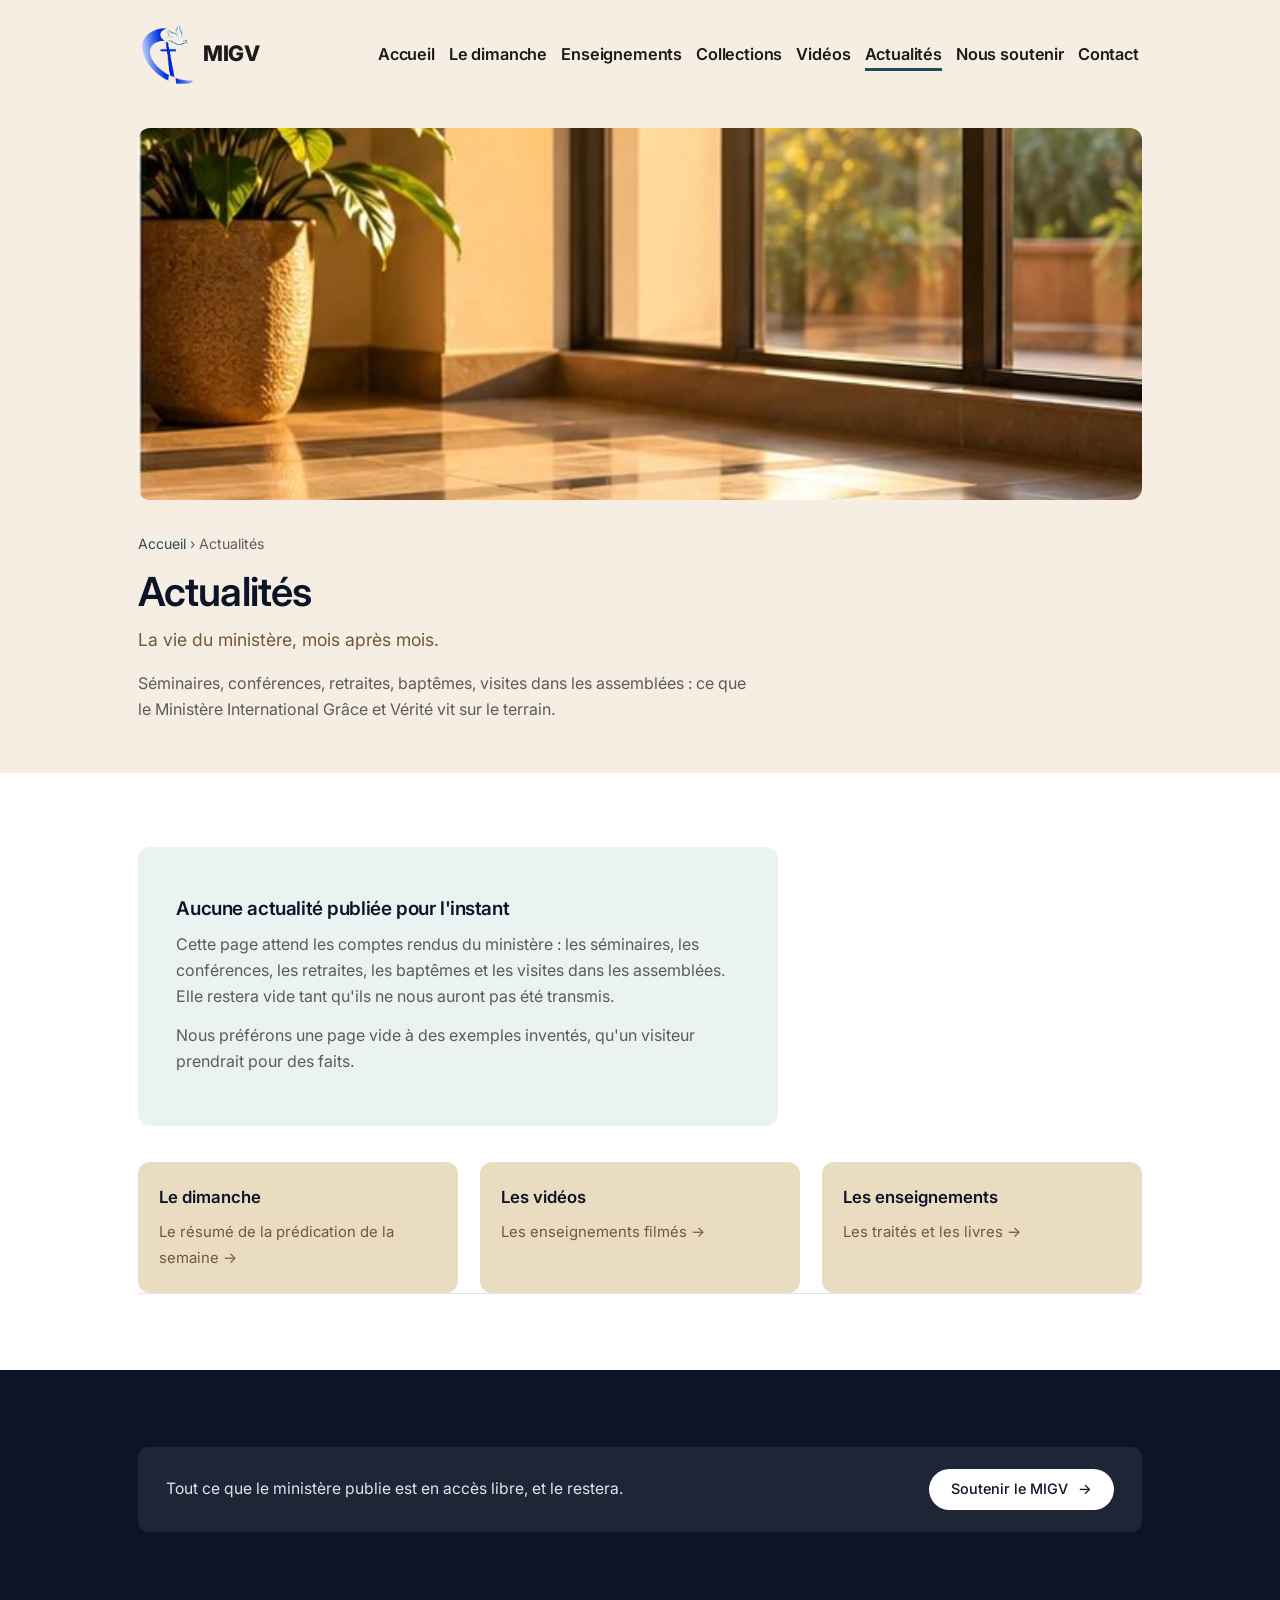
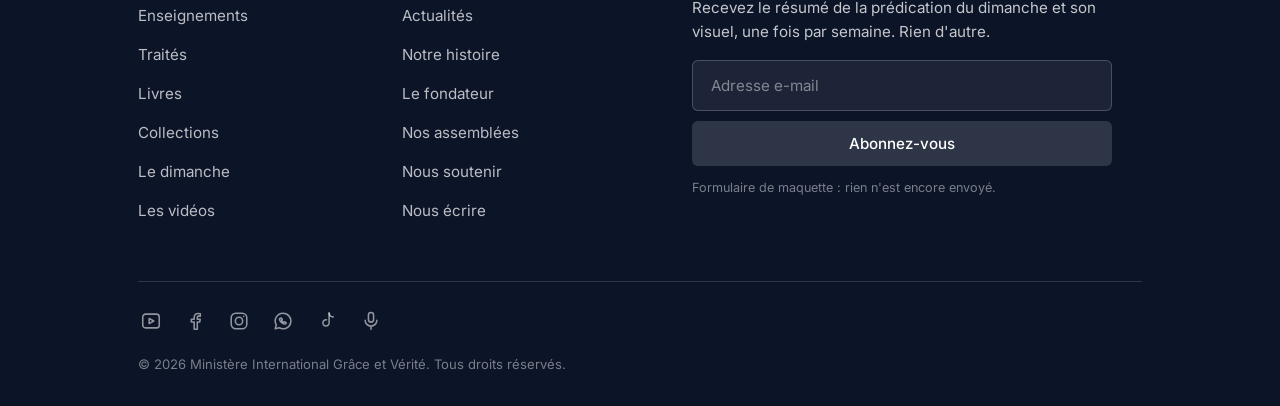
==== actualites.html @ cc4a8f65 "Maquette du site MIGV Site statique : quatorze pages, sans serveur ni base de donnees.  Les donnees " ====
<!doctype html>
<html lang="fr">
<head>
<meta charset="utf-8">
<meta name="viewport" content="width=device-width,initial-scale=1">
<meta name="robots" content="noindex, nofollow">
<!-- Maquette en relecture. robots.txt demande aux moteurs de ne pas
     parcourir le site ; cette balise leur demande en plus de ne pas
     indexer la page, meme s'ils l'atteignent par un lien. A retirer
     le jour de la vraie mise en ligne. -->
<title>Actualités · MIGV</title>
<link rel="preconnect" href="https://fonts.googleapis.com">
<link rel="preconnect" href="https://fonts.gstatic.com" crossorigin>
<link href="https://fonts.googleapis.com/css2?family=Inter:wght@400;500;600;700&display=swap" rel="stylesheet">
<link rel="stylesheet" href="style.css?v=18">
<link rel="stylesheet" href="refonte.css?v=5">
<style>
/* ===================================================================
   ACTUALITES.

   ATTENTION, LECTURE IMPORTANTE.

   Cette page contenait six actualites datees et situees : un seminaire
   a Bouake, l'ouverture d'une assemblee a Senoufla, une retraite a
   Yamoussoukro, des baptemes a Danane... Aucune ne venait du
   ministere. Elles avaient ete ecrites pour remplir la page.

   Un visiteur n'a aucun moyen de distinguer un exemple d'un fait. Une
   fausse date de bapteme sur le site d'une eglise, c'est une fausse
   nouvelle signee du ministere. Elles ont donc ete retirees.

   La mecanique, elle, est restee : des que le ministere transmettra
   de vraies actualites, il suffira de remplir le tableau EVT plus bas
   et la page se construira toute seule.

   Le fond degrade bleu electrique (#0024D8) dessine au canvas a lui
   aussi disparu : il n'appartenait a aucune palette du site.
   =================================================================== */

/* --- les filtres par genre ----------------------------------------- */
.genres{display:flex;flex-wrap:wrap;gap:9px;margin:clamp(28px,3.4vw,42px) 0 clamp(22px,2.6vw,32px)}
.g{border:1px solid rgba(12,20,40,.16);background:var(--craie);color:var(--encre2);
  border-radius:999px;padding:9px 17px;cursor:pointer;
  font:500 .86rem/1 Inter,sans-serif;transition:background .25s,color .25s,border-color .25s}
.g:hover{border-color:var(--vert)}
.g[aria-pressed="true"]{background:var(--encre);color:var(--craie);border-color:var(--encre)}

/* --- l'actualite mise en avant -------------------------------------- */
.une{display:grid;grid-template-columns:minmax(0,1fr) minmax(0,1fr);
  gap:clamp(22px,3vw,44px);align-items:center;
  background:var(--brume);border-radius:12px;overflow:hidden;
  margin-bottom:clamp(30px,3.6vw,46px)}
@media(max-width:820px){.une{grid-template-columns:1fr}}
.une .im{aspect-ratio:1.3;background:var(--gris-chaud)}
.une .im img{width:100%;height:100%;object-fit:cover;display:block}
.une .tx{padding:clamp(22px,3vw,38px);padding-left:0}
@media(max-width:820px){.une .tx{padding-left:clamp(22px,3vw,38px)}}
.tag{display:inline-block;font:500 .73rem/1 Inter,sans-serif;letter-spacing:.09em;
  text-transform:uppercase;color:var(--terre);margin-bottom:9px}
.une h2{margin:0;font-size:clamp(1.3rem,2.2vw,1.65rem);color:var(--encre)}
.dt{margin-top:9px;font-size:.88rem;color:var(--plomb)}
.une p{margin:14px 0 18px;color:var(--plomb);max-width:52ch}

/* --- le fil ---------------------------------------------------------
   Une ligne par evenement. La date a gauche, le titre au milieu, le
   lieu a droite : on balaie la colonne des dates sans lire le reste. */
.fil-actu{border-top:1px solid rgba(12,20,40,.12);
  margin-bottom:clamp(50px,6vw,90px)}
.ev{display:grid;grid-template-columns:150px minmax(0,1fr) auto;
  gap:18px;align-items:baseline;padding:20px 0;
  border-bottom:1px solid rgba(12,20,40,.12);color:inherit}
@media(max-width:700px){.ev{grid-template-columns:1fr;gap:5px}}
.ev .qd{font:500 .78rem/1.4 Inter,sans-serif;letter-spacing:.07em;
  text-transform:uppercase;color:var(--terre)}
.ev h3{margin:0;font-size:1.04rem;color:var(--encre)}
.ev .ou{font-size:.86rem;color:var(--plomb);white-space:nowrap}
.ev p{margin:6px 0 0;grid-column:2;color:var(--plomb);font-size:.95rem;max-width:62ch}
@media(max-width:700px){.ev p{grid-column:1}}

/* --- ce qui est publie en attendant --------------------------------- */
.ailleurs{display:grid;grid-template-columns:repeat(auto-fit,minmax(240px,1fr));
  gap:clamp(14px,1.8vw,22px);margin-top:clamp(24px,3vw,36px)}
.al{display:block;background:var(--sable);border-radius:12px;padding:22px 21px;
  color:inherit;transition:transform .35s var(--ease)}
.al:hover{transform:translateY(-4px)}
.al b{display:block;font-weight:600;font-size:1.05rem;color:var(--encre);margin-bottom:6px}
.al span{font-size:.93rem;color:var(--terre)}
</style>
</head>
<body>

<header class="tete clair" id="entete"></header>

<section class="haut">
  <div class="wrap">
    <figure class="banniere">
      <img src="images/h-lumiere.jpg" width="615" height="540"
           alt="La lumière d'une fenêtre posée sur un sol carrelé">
    </figure>
    <p class="fil"><a href="index.html">Accueil</a> &rsaquo; Actualités</p>
    <h1>Actualités</h1>
    <p class="accroche">La vie du ministère, mois après mois.</p>
    <p class="intro">Séminaires, conférences, retraites, baptêmes, visites dans les
    assemblées : ce que le Ministère International Grâce et Vérité vit sur le terrain.</p>
  </div>
</section>

<div class="wrap">
  <div class="genres" id="genres"></div>
  <div id="une"></div>
  <div class="fil-actu" id="fil"></div>
</div>

<footer class="pied-neuf"></footer>

<script src="ressources.js?v=2"></script>
<script src="commun.js?v=19"></script>
<script src="refonte.js?v=2"></script>
<script>
/* ===================================================================
   LES ACTUALITES.

   EVT est vide, et c'est voulu : le ministere ne nous a transmis
   aucune actualite a ce jour. Tant qu'il est vide, la page affiche un
   etat d'attente qui le dit clairement.

   POUR PUBLIER UNE ACTUALITE, ajouter une ligne dans EVT. La plus
   recente se met en haut. Les champs :

     d   : la date, au format AAAA-MM-JJ
     t   : le titre
     g   : le genre. Il alimente les filtres tout seul : un genre
           nouveau cree son bouton sans qu'on touche au code.
     l   : le lieu
     r   : le compte rendu, en deux ou trois phrases
     img : une photographie (facultatif). Sans elle, la mise en avant
           s'affiche sans image plutot qu'avec un fond invente.
     une : true pour la mettre en avant en haut de page

   Exemple de ligne, a decommenter et a corriger avec de VRAIES
   informations :

     {d:'2026-07-19', t:"Séminaire sur l'alliance à Bouaké",
      g:'Séminaire', l:'Bouaké',
      r:"Trois jours d'enseignement sur les deux testaments.",
      une:true}
   =================================================================== */
const EVT = [];

const joli = function(s){
  const d = new Date(s+'T00:00:00Z');
  return d.getUTCDate()+' '+MOIS[d.getUTCMonth()].toLowerCase()+' '+d.getUTCFullYear();
};

let genre = 'Tout';

function genres(){
  const boite = document.querySelector('#genres');
  if(!EVT.length){ boite.innerHTML=''; return }
  /* Set supprime les doublons : chaque genre n'apparait qu'une fois,
     quel que soit le nombre d'evenements qui le portent. */
  const g = ['Tout', ...new Set(EVT.map(e=>e.g))];
  boite.innerHTML = g.map(function(t){
    return '<button class="g" data-g="'+t+'" aria-pressed="'+(t===genre)+'">'+t+'</button>';
  }).join('');
  document.querySelectorAll('.g').forEach(function(b){
    b.onclick = function(){ genre=b.dataset.g; genres(); rendre() };
  });
}

function attente(){
  return '<div class="vide-net">'
    + '<h3>Aucune actualité publiée pour l\'instant</h3>'
    + '<p>Cette page attend les comptes rendus du ministère : les séminaires, les '
    + 'conférences, les retraites, les baptêmes et les visites dans les assemblées. '
    + 'Elle restera vide tant qu\'ils ne nous auront pas été transmis.</p>'
    + '<p>Nous préférons une page vide à des exemples inventés, qu\'un visiteur '
    + 'prendrait pour des faits.</p>'
    + '</div>'
    + '<div class="ailleurs">'
    + '<a class="al" href="dimanche.html"><b>Le dimanche</b>'
    +   '<span>Le résumé de la prédication de la semaine &rarr;</span></a>'
    + '<a class="al" href="videos.html"><b>Les vidéos</b>'
    +   '<span>Les enseignements filmés &rarr;</span></a>'
    + '<a class="al" href="enseignements.html"><b>Les enseignements</b>'
    +   '<span>Les traités et les livres &rarr;</span></a>'
    + '</div>';
}

function rendre(){
  const U = document.querySelector('#une'), F = document.querySelector('#fil');

  if(!EVT.length){ U.innerHTML = attente(); F.innerHTML=''; return }

  const liste = EVT.filter(e => genre==='Tout' || e.g===genre);
  if(!liste.length){
    U.innerHTML = '<div class="vide-net"><h3>Rien dans cette catégorie</h3>'
                + '<p>Choisissez un autre genre ci-dessus.</p></div>';
    F.innerHTML=''; return;
  }

  const une = liste.find(e=>e.une) || liste[0];
  U.innerHTML = '<div class="une">'
    + (une.img ? '<div class="im"><img src="'+une.img+'" alt=""></div>' : '')
    + '<div class="tx"'+(une.img?'':' style="padding-left:clamp(22px,3vw,38px)"')+'>'
    +   '<span class="tag">'+echapper(une.g)+'</span>'
    +   '<h2>'+echapper(une.t)+'</h2>'
    +   '<div class="dt">'+joli(une.d)+' &middot; '+echapper(une.l)+'</div>'
    +   '<p>'+echapper(une.r)+'</p>'
    + '</div></div>';

  /* le reste du fil : tout sauf celle qui est deja en haut */
  F.innerHTML = liste.filter(e=>e!==une).map(function(e){
    return '<div class="ev">'
      + '<div class="qd">'+joli(e.d)+'</div>'
      + '<h3>'+echapper(e.t)+'</h3>'
      + '<div class="ou">'+echapper(e.l)+'</div>'
      + '<p>'+echapper(e.r)+'</p>'
      + '</div>';
  }).join('');
}

genres(); rendre();
</script>
</body>
</html>
---- style.css ----
:root{
  /* ancre et sa famille */
  --accent:#0024D8;      /* couleur d'action, inchangee */
  --bleu-nuit:#0A1440;   /* remplace le noir sur les aplats */
  --bleu-doux:#3F5BD9;   /* bleu secondaire, assombri pour rester lisible */
  --bleu-brume:#EEF2FB;  /* fond de section froid */
  /* contrepoints, voisins directs de l'ancre */
  --indigo:#4B2FA8;
  --sarcelle:#0B6A73;
  --ambre:#8A5E00;       /* or fonce : lisible en texte sur blanc ET en fond sous du blanc */
  --ambre-clair:#E7C169; /* la meme teinte eclaircie, pour les fonds sombres */
  --ambre-pale:#FBF2DE;  /* fond de section chaud */
  /* nuances tres pales : la couleur d'une page peut enfin remplir une
     surface entiere, au lieu de se limiter a un filet de 3 px */
  --p1:#EEF2FB;          /* bleu    */
  --p2:#F2EFFB;          /* indigo  */
  --p3:#ECF5F6;          /* sarcelle*/
  --p4:#FBF2DE;          /* or      */
  --p5:#EEF0F7;          /* nuit    */
  /* ---- LA GAMME, toujours dans cet ordre ----
     Une page ne choisit pas une couleur : elle choisit son --depart dans la gamme.
     Toute serie numerotee tourne ensuite dessus, teinte(n) = GAMME[(depart + n) % 5]. */
  --t1:var(--accent);     /* 1 bleu     */
  --t2:var(--indigo);     /* 2 indigo   */
  --t3:var(--sarcelle);   /* 3 sarcelle */
  --t4:var(--ambre);      /* 4 or       */
  --t5:var(--bleu-nuit);  /* 5 bleu nuit*/
  /* la reference biblique ne tourne jamais : elle est la signature de l'Ecriture */
  --or-ref:var(--ambre);
  /* valeurs par defaut, chaque page redeclare --depart, --dom et --dom2 */
  --depart:1;
  --dom:var(--t1);
  --dom2:var(--t2);
  /* neutres */
  --noir:#0D1020;        /* texte et filets uniquement */
  --creme:#FFFFFF;
  --creme2:#EEF2FB;
  --accent2:#7E93F2;
  --bleu:#0024D8;
  --texte:#14172B;
  --gris:#5A6178;
  --trait:#DCE2F0;
  --ease:cubic-bezier(.16,1,.3,1);
  --max:1380px;
}
*,*::before,*::after{box-sizing:border-box}
html{scroll-behavior:smooth}
body{margin:0;background:var(--creme);color:var(--texte);
  font-family:'Poppins',system-ui,sans-serif;font-weight:400;font-size:1rem;line-height:1.65;
  -webkit-font-smoothing:antialiased;overflow-x:hidden}
button{font:inherit;color:inherit;cursor:pointer;border:0;background:none}
a{color:inherit;text-decoration:none}
img{display:block;max-width:100%}
.wrap{max-width:var(--max);margin:0 auto;padding:0 clamp(24px,4vw,54px)}
::selection{background:var(--accent);color:#fff}

/* =============== BARRE =============== */
.tete{position:fixed;top:0;left:0;right:0;z-index:60;transition:background .4s var(--ease)}
.tete.pose{background:var(--creme);border-bottom:2px solid var(--dom)}
.bar{display:flex;align-items:center;gap:clamp(16px,3vw,48px);height:108px;max-width:var(--max);margin:0 auto;padding:0 clamp(24px,4vw,54px)}
.logo{display:flex;align-items:center;gap:10px;margin-right:auto;white-space:nowrap;flex:0 0 auto}
.logo img{width:52px;height:auto;flex:none}
.logo b{display:flex;align-items:center;gap:12px;font-weight:800;font-size:1.34rem;letter-spacing:-.02em;
  line-height:1;text-transform:uppercase}
.logo b span{font-weight:600;font-size:.68rem;letter-spacing:.08em;color:var(--gris);text-transform:uppercase;
  padding-left:10px;border-left:2px solid currentColor;line-height:1.15;max-width:15ch;white-space:normal}
nav a{font-weight:600;font-size:1.02rem;letter-spacing:-.01em;position:relative;padding:6px 0;white-space:nowrap}
nav a::after{content:'';position:absolute;left:0;right:100%;bottom:2px;height:3px;background:var(--dom);transition:right .35s var(--ease)}
nav a:hover::after,nav a.ici::after{right:0}
nav{display:flex;gap:clamp(9px,1.1vw,17px);align-items:center;flex:0 1 auto;min-width:0}
/* le nom complet ne s'affiche que s'il reste de la place a cote des 8 onglets */
@media(max-width:1500px){.logo b span{display:none}}
.burger{display:none;width:44px;height:44px;place-items:center}
.burger span{display:block;width:24px;height:2.5px;background:currentColor;position:relative}
.burger span::before,.burger span::after{content:'';position:absolute;left:0;width:24px;height:2.5px;background:currentColor}
.burger span::before{top:-7px}.burger span::after{top:7px}
@media(max-width:1000px){
  nav{position:fixed;inset:108px 0 auto;background:var(--creme);flex-direction:column;align-items:flex-start;
    gap:0;padding:20px clamp(24px,4vw,54px) 34px;border-bottom:2px solid var(--dom);display:none}
  nav.ouvert{display:flex}
  nav a{font-size:1.5rem;font-weight:700;padding:13px 0;width:100%}
  .burger{display:grid}
}

/* =============== BLOCS =============== */
.section{padding:clamp(70px,9vw,140px) 0}
.oeil{display:inline-block;font-weight:800;font-size:clamp(1rem,1.45vw,1.28rem);letter-spacing:.16em;
  text-transform:uppercase;color:var(--dom);margin-bottom:26px}
h1,h2,h3,h4{margin:0;line-height:1}
/* un serif pour les deux premiers rangs, le sans pour le reste :
   c'est le contraste des deux familles qui fait l'allure. */
h1,h2{font-family:'Playfair Display',Georgia,'Times New Roman',serif;
  font-weight:700;letter-spacing:-.015em;text-transform:none;line-height:1.04}
h3,h4{font-weight:800;letter-spacing:-.035em;text-transform:uppercase}
/* le second registre du titre : italique, gris, et sans graisse */
.it{font-style:italic;font-weight:400;color:var(--gris)}
h1{font-size:clamp(2.2rem,5.2vw,4.4rem)}
h2{font-size:clamp(1.9rem,3.8vw,3.1rem)}
h3{font-size:clamp(1.15rem,1.8vw,1.55rem);letter-spacing:-.028em}
h4{font-size:1.05rem;letter-spacing:-.02em}
p{margin:0 0 1.1em}
.grand{font-size:clamp(1rem,1.25vw,1.15rem);line-height:1.65;font-weight:400}
.gris{color:var(--gris)}

/* boutons : aucun fond noir, la teinte vient de --dom */
.bloc-bt{display:inline-flex;align-items:center;gap:14px;background:var(--dom);color:var(--creme);
  padding:22px 40px;font-weight:800;font-size:1.15rem;letter-spacing:.02em;text-transform:uppercase;
  transition:background .3s var(--ease),transform .3s var(--ease)}
.bloc-bt:hover{background:var(--indigo);transform:translateX(6px)}
.bt2{display:inline-flex;align-items:center;gap:12px;border:2.5px solid var(--dom);color:var(--dom);
  padding:15px 30px;
  font-weight:700;font-size:.98rem;text-transform:uppercase;letter-spacing:.02em;transition:.3s var(--ease)}
.bt2:hover{background:var(--ambre);border-color:var(--ambre);color:var(--creme)}

.ref-bib{color:var(--or-ref)}

.section.brume{background:var(--bleu-brume)}
.section.chaud{background:var(--ambre-pale)}

/* ---- l'entete de page repose sur une surface teintee, pleine largeur.
   100vw ne deborde pas : body porte overflow-x:hidden. ---- */
.entete,.chapeau{position:relative}
.entete::before,.chapeau::before{content:'';position:absolute;top:0;bottom:0;
  left:50%;width:100vw;transform:translateX(-50%);background:var(--domp,var(--creme2))}
.entete>*,.chapeau>*{position:relative}

/* ---- un seul format par nature d'image, jamais au cas par cas ---- */
:root{--r-doc:3/4;--r-video:16/9}
.fmt-doc{aspect-ratio:var(--r-doc);object-fit:cover;width:100%;display:block}
.fmt-video{aspect-ratio:var(--r-video);object-fit:cover;width:100%;display:block}

/* révélation */
.rv{opacity:0;transform:translateY(34px);transition:opacity .9s var(--ease),transform .9s var(--ease)}
.rv.on{opacity:1;transform:none}

/* =============== ANIMATIONS DE TEXTE ===============
   Chaque bloc s'allume une seule fois, au moment ou il entre dans l'ecran.
   Un filet de securite dans commun.js force l'etat final au bout de 3 s :
   rien ne peut rester invisible si une animation ne part pas. */

/* a. apparition mot a mot */
.mots .mot{display:inline-block;opacity:0;transform:translateY(.42em);
  transition:opacity .6s var(--ease),transform .6s var(--ease)}
.mots.vu .mot{opacity:1;transform:none}

/* b. la ligne monte derriere son masque */
.monte{display:block;overflow:hidden;padding-bottom:.14em;margin-bottom:-.14em}
.monte>.dedans{display:block;transform:translateY(104%);transition:transform .95s var(--ease)}
.monte.vu>.dedans{transform:none}

/* d. surlignage progressif d'un mot cle */
.surligne{position:relative;display:inline-block;z-index:0}
.surligne::after{content:'';position:absolute;left:-.1em;right:-.1em;bottom:.04em;height:.4em;
  background:var(--dom);opacity:.2;z-index:-1;
  transform:scaleX(0);transform-origin:left;transition:transform .85s var(--ease)}
.surligne.vu::after{transform:scaleX(1)}

/* g. le filet qui se trace */
.filet{height:3px;background:var(--dom);transform:scaleX(0);transform-origin:left;
  transition:transform .9s var(--ease)}
.filet.vu{transform:none}

/* f. transition d'une page a l'autre, la ou le navigateur sait le faire */
@view-transition{navigation:auto}

/* carte des assemblées */
.carte-hote{border:3px solid var(--dom);padding:clamp(12px,1.6vw,24px);background:var(--creme)}
.carte-ci{width:100%;height:auto;display:block}
.carte-ci .pays{fill:var(--bleu-brume);stroke:var(--accent);stroke-width:3.5;stroke-linejoin:round}
.carte-ci .pt{fill:var(--accent);stroke:var(--creme);stroke-width:3.5;cursor:pointer;transition:r .3s var(--ease)}
.carte-ci .pt.siege{fill:var(--ambre)}
.carte-ci .g-ville:hover .pt,.carte-ci .g-ville.actif .pt{r:14}
.carte-ci .lab{cursor:pointer}
.carte-ci .nom{font-family:'Poppins',sans-serif;font-weight:800;font-size:23px;fill:var(--texte);
  letter-spacing:-.02em;transition:fill .25s}
.carte-ci .reg{font-family:'Poppins',sans-serif;font-weight:600;font-size:13px;fill:var(--gris);
  letter-spacing:.08em;text-transform:uppercase}
.carte-ci .past{font-family:'Poppins',sans-serif;font-weight:700;font-size:15px;fill:var(--ambre);
  letter-spacing:-.01em;opacity:0;transition:opacity .3s}
.carte-ci .lab.actif .past{opacity:1}
.carte-ci .zone{fill:transparent}
.carte-ci .lab:hover .nom,.carte-ci .lab.actif .nom{fill:var(--accent)}
.carte-ci .lab.actif .reg{fill:var(--accent)}
.carte-ci .fleche{stroke:var(--accent);stroke-width:2.4;fill:none;opacity:0;
  stroke-dasharray:var(--len);stroke-dashoffset:var(--len);
  transition:opacity .2s,stroke-dashoffset .55s var(--ease)}
.carte-ci .fleche.on{opacity:1;stroke-dashoffset:0}
.carte-ci .halo{fill:none;stroke:var(--accent);stroke-width:2.4;opacity:0}
.carte-ci .halo.on{opacity:.5;animation:pulseCarte 1.9s ease-in-out infinite}
@keyframes pulseCarte{0%,100%{r:18;opacity:.5}50%{r:30;opacity:0}}
.mobiles{display:none;flex-wrap:wrap;gap:8px;margin-top:20px}
.mb{border:2.5px solid var(--dom);background:var(--creme);padding:11px 16px;font-weight:700;
  font-size:.92rem;transition:.25s var(--ease);text-align:left}
.mb small{display:block;font-weight:600;font-size:.68rem;letter-spacing:.08em;color:var(--gris);
  text-transform:uppercase;margin-top:3px}
.mb em{display:block;font-style:normal;font-weight:700;font-size:.82rem;color:var(--ambre);margin-top:5px}
.mb.actif em{color:var(--ambre-clair)}
.mb.actif{background:var(--dom);color:var(--creme)}
.mb.actif small{color:rgba(255,255,255,.72)}
@media(max-width:820px){.carte-ci .lab,.carte-ci .g-fl{display:none}.mobiles{display:flex}}

/* =============== PIED =============== */
.pied{background:var(--bleu-nuit);color:var(--creme);padding:clamp(56px,7vw,100px) 0 44px}
.pied a{color:var(--creme)}
.sigle{display:flex;align-items:baseline;gap:clamp(16px,2.4vw,32px);flex-wrap:wrap;
  padding-bottom:clamp(38px,5vw,64px);margin-bottom:clamp(38px,5vw,64px);border-bottom:1px solid rgba(255,255,255,.2)}
.sigle .mig{font-weight:800;font-size:clamp(3rem,7vw,5.6rem);line-height:.85;letter-spacing:-.05em;color:var(--creme)}
.sigle .def{font-weight:600;font-size:clamp(1.05rem,2.1vw,1.6rem);letter-spacing:-.01em;color:var(--accent2)}
.pcol{display:grid;grid-template-columns:repeat(auto-fit,minmax(210px,1fr));gap:44px}
.pcol h5{font-weight:700;font-size:.84rem;letter-spacing:.2em;text-transform:uppercase;color:var(--ambre-clair);margin:0 0 18px}
.pcol p,.pcol a{font-size:1.02rem;margin:0 0 10px;display:block;color:rgba(255,255,255,.78)}
.pcol a:hover{color:var(--ambre-clair)}
.pfin{display:flex;justify-content:space-between;gap:20px;flex-wrap:wrap;margin-top:52px;padding-top:26px;
  border-top:1px solid rgba(255,255,255,.2);font-size:.88rem;color:rgba(255,255,255,.55)}

@media(prefers-reduced-motion:reduce){
  *{animation:none!important;transition-duration:.01ms!important}
  .rv{opacity:1;transform:none}
  .mots .mot{opacity:1;transform:none}
  .monte>.dedans{transform:none}
  .surligne::after{transform:scaleX(1)}
  .filet{transform:none}
}
---- refonte.css ----
/* ===================================================================
   LE SYSTEME DE LA REFONTE.

   Les pages refondues partageaient jusqu'ici le meme bloc de CSS,
   recopie dans chacune. Il avait deja commence a diverger d'une page a
   l'autre (46 lignes ici, 35 la). Il n'existe plus qu'ici.

   Une page refondue charge, dans cet ordre :
       style.css      le site d'origine (grilles, entete, pied #pied)
       refonte.css    ce fichier : les regles communes a la refonte
       <style>        ce qui n'appartient qu'a cette page-la

   L'ordre compte : refonte.css neutralise plusieurs regles de
   style.css (les titres en capitales, la famille serif).
   =================================================================== */

/* --- 1. les couleurs et les mesures --------------------------------
   Nommees par la matiere, pas par l'usage : "parche" reste parche
   quel que soit l'endroit ou on la pose.                            */
:root{
  /* --dom est la couleur dominante de style.css. Sans valeur, elle
     retombe sur #0024D8, le bleu electrique d'origine. Il ne se
     voyait plus qu'a trois endroits, mais il s'y voyait bien :
     le trait sous le lien actif du menu, la bordure basse du
     menu mobile ouvert, et les boutons de la carte sous 820 px.
     Une seule ligne les ramene tous les trois dans la palette. */
  --dom:#264D54;

  --encre:#0C1428;        /* le bleu profond des titres et du pied   */
  --encre2:#1B1B1B;       /* le noir du texte courant                */
  --parche:#F6EEE2;       /* le fond chaud des en-tetes de page      */
  --craie:#FFFFFF;
  --craie2:#FFF9F3;
  --brume:#EBF3F2;        /* le fond des cartes au repos             */
  --sable:#EADCC0;        /* le fond des cartes actives              */
  --gris-chaud:#EDECEB;
  --vert:#264D54;         /* la couleur d'action                     */
  --vert-vif:#3A7781;
  --terre:#72573A;        /* les surtitres et les etiquettes         */
  --or:#93CDDD;
  --plomb:#5B5B5B;        /* le texte secondaire                     */
  --ease:cubic-bezier(.22,.61,.36,1);
  --max:1100px;

  /* Cinq teintes d'accent, pour que des series de cartes ne se
     ressemblent pas toutes. Elles remplacent les --t1..--t5 de
     style.css, qui etaient bleu, indigo et bleu nuit.
     Toutes assez foncees pour porter du texte blanc ET pour etre
     lisibles en texte sur fond blanc.                            */
  --a1:#264D54;   /* vert profond  */
  --a2:#72573A;   /* terre         */
  --a3:#8A5E00;   /* or fonce      */
  --a4:#7A3B2E;   /* terre cuite   */
  --a5:#2F6670;   /* sarcelle      */
}

/* --- 2. la base ----------------------------------------------------
   style.css impose une serif et des capitales sur h3/h4 pour tout le
   site. Les deux sont annules ici, sinon ils reviennent par surprise
   sur le titre d'une carte.                                         */
body{background:var(--craie);color:var(--encre2);
  font-family:Inter,system-ui,sans-serif;font-weight:400;line-height:1.65}
h1,h2,h3,h4,h5{font-family:inherit;text-transform:none;
  font-weight:600;letter-spacing:-.022em;line-height:1.2}
.wrap{max-width:var(--max);margin:0 auto;padding:0 clamp(20px,4vw,48px)}

/* --- 3. l'en-tete de page ------------------------------------------
   .banniere : figure a une marge laterale de 40px par defaut dans les
   navigateurs. Elle est remise a zero ici, sinon la photo deborde la
   page de 80px.

   La hauteur : une banniere en 1,7 faisait 647 px de haut sur un
   ecran de bureau, soit les deux tiers de la fenetre avant le premier
   mot. En 2,7 elle fait 400 px : elle pose le sujet sans retarder la
   lecture. Sur telephone, ou la largeur est petite, un cadre trop
   plat ne montrerait plus rien : il se redresse a 1,9.           */
.banniere{width:100%;aspect-ratio:2.7;border-radius:12px;overflow:hidden;
  margin:0 0 clamp(22px,2.6vw,32px);background:var(--gris-chaud)}
.banniere img{width:100%;height:100%;object-fit:cover;display:block}
@media(max-width:860px){.banniere{aspect-ratio:2.2}}
@media(max-width:620px){.banniere{aspect-ratio:1.9}}

.haut{background:var(--parche);padding:clamp(96px,10vw,128px) 0 clamp(34px,4.2vw,50px)}
.fil{margin:0 0 13px;font-size:.88rem;color:var(--plomb)}
.fil a{color:var(--vert)}
.haut h1{margin:0;font-size:clamp(1.9rem,3.4vw,2.5rem);color:var(--encre)}
.haut .accroche{margin:9px 0 0;font-size:1.1rem;color:var(--terre)}
.haut .intro{margin:16px 0 0;max-width:62ch;color:var(--plomb)}

/* --- 4. les blocs de la page --------------------------------------- */
h2.t2{margin:0 0 4px;font-size:1.5rem;color:var(--encre)}

/* ATTENTION, PIEGE. .bloc se pose souvent sur le MEME element que
   .wrap : <div class="wrap bloc">. Ecrire ici « padding: 36px 0 0 »
   remettrait a ZERO le padding lateral de .wrap, et tout le bloc
   viendrait se coller au bord de la fenetre, decale d'une
   quarantaine de pixels par rapport au titre de la page juste
   au-dessus. C'est exactement le defaut qui avait ete signale.
   D'ou padding-top, qui ne touche qu'un seul cote.               */
.bloc{padding-top:clamp(36px,4.4vw,56px)}
.bloc .quoi{margin:0 0 clamp(18px,2.2vw,26px);color:var(--plomb);max-width:64ch}
.pastille{display:inline-flex;align-items:center;gap:9px;margin-top:18px;
  background:var(--vert);color:var(--craie);border-radius:999px;
  padding:9px 18px;font:500 .86rem/1 Inter,sans-serif}

/* --- 5. l'entete fixe ----------------------------------------------
   JAMAIS TRANSPARENTE SUR CES PAGES.

   Elle l'etait, et c'etait un defaut : .haut est un aplat de parche
   avec du texte fonce dessus. En defilant, ce texte passait SOUS une
   entete transparente, et le logo et les liens du menu se melaient
   aux phrases. Illisible.

   Sur l'accueil cela fonctionne, parce que l'entete y repose sur une
   photographie plein cadre ; index.html garde donc ses propres
   regles. Ici, deux etats pleins et aucun entre-deux :
     par defaut   parche, la couleur meme de .haut : on ne la voit pas
     .pose        encre, une fois .haut depassee.
   commun.js ne pose pas une entete marquee "clair" : c'est poser(),
   dans refonte.js, qui s'en charge.                               */
.tete{background:var(--parche)}
.tete.pose{background:var(--encre);border-bottom:1px solid rgba(255,255,255,.16);
  box-shadow:0 10px 28px rgba(0,0,0,.28)}
.tete.pose a,.tete.pose b,.tete.pose nav a{color:var(--craie)}
.tete.pose .logo b span{color:rgba(255,255,255,.62)}
.tete.pose .burger span,
.tete.pose .burger span::before,
.tete.pose .burger span::after{background:var(--craie)}
.tete{transition:background .4s var(--ease),opacity .35s var(--ease),transform .35s var(--ease)}
.tete.efface{opacity:0;transform:translateY(-100%);pointer-events:none}

/* --- 6. les boutons ------------------------------------------------ */
.bt{display:inline-flex;align-items:center;gap:10px;border-radius:999px;
  padding:14px 24px;font:500 .93rem/1 Inter,sans-serif;white-space:nowrap;
  transition:transform .3s var(--ease),background .25s,color .25s}
.bt span{transition:transform .3s var(--ease)}
.bt:hover span{transform:translateX(4px)}
.bt-clair{background:var(--craie);color:var(--encre)}
.bt-plein{background:var(--vert);color:var(--craie)}
.bt-plein:hover{background:var(--vert-vif)}
.bt-vide{border:1px solid var(--vert);color:var(--vert)}
.bt-vide:hover{background:var(--vert);color:var(--craie)}

/* --- 6 bis. les cartes en eventail ----------------------------------
   Reprises de l'ancienne page Contact, qui etait plus vivante que ce
   qui l'avait remplacee : chaque carte porte sa propre teinte, elle
   est legerement inclinee, et elle se redresse en se remplissant au
   survol. Au clic (ou au doigt), elle s'enfonce : --actif donne la
   reponse tactile que .bt n'a pas.

   La teinte et l'inclinaison viennent de deux variables posees sur
   la carte elle-meme, --c et --r : le CSS ne connait pas le nombre
   de cartes et n'a pas a le connaitre.

   UNE GRILLE, PAS UN FLEX. En flex, des que la derniere carte ne
   tient plus sur la ligne, elle part seule en dessous et s'etire sur
   toute la largeur : l'eventail se casse. La grille repartit les
   cartes en colonnes egales et la derniere ligne reste alignee sur
   les precedentes.                                                 */
.fan{display:grid;grid-template-columns:repeat(auto-fit,minmax(196px,1fr));
  gap:clamp(10px,1.4vw,18px)}
.fc{min-height:238px;display:flex;flex-direction:column;gap:10px;
  background:var(--craie2);border:2px solid var(--c,var(--a1));border-radius:12px;
  padding:clamp(18px,2vw,24px);color:inherit;
  transform:rotate(var(--r,0deg)) translateY(var(--y,0px));
  transform-origin:bottom center;
  transition:transform .45s var(--ease),background .35s var(--ease),
             color .35s var(--ease),box-shadow .35s var(--ease)}
.fc:hover,.fc:focus-visible{transform:rotate(0deg) translateY(-12px);
  background:var(--c,var(--a1));color:var(--craie);z-index:3;
  box-shadow:0 16px 34px rgba(12,20,40,.18);outline:0}
.fc:active{transform:rotate(0deg) translateY(-2px) scale(.985);
  box-shadow:0 6px 14px rgba(12,20,40,.2)}
.fc .n{font:700 2.6rem/.8 Inter,sans-serif;letter-spacing:-.05em;
  color:transparent;-webkit-text-stroke:2px var(--c,var(--a1));
  transition:-webkit-text-stroke-color .35s}
.fc:hover .n{-webkit-text-stroke-color:rgba(255,255,255,.85)}
.fc .ic{font:500 .72rem/1 Inter,sans-serif;letter-spacing:.09em;
  text-transform:uppercase;color:var(--c,var(--a1));transition:color .35s}
.fc:hover .ic{color:rgba(255,255,255,.8)}
.fc h3{margin:auto 0 0;font-size:1.05rem;color:var(--encre);transition:color .35s}
.fc:hover h3{color:var(--craie)}
.fc p{margin:0;font-size:.93rem;color:var(--plomb);transition:color .35s}
.fc:hover p{color:rgba(255,255,255,.82)}
.fc .go{font:600 .85rem/1 Inter,sans-serif;color:var(--c,var(--a1));
  display:inline-flex;align-items:center;gap:8px;transition:color .35s}
.fc:hover .go{color:var(--craie)}
.fc .go span{transition:transform .35s var(--ease)}
.fc:hover .go span{transform:translateX(6px)}

/* Un ecran tactile n'a pas de survol : l'inclinaison resterait
   figee et la carte ne repondrait jamais. Sous 620 px on les
   redresse toutes. */
@media(max-width:620px){
  .fc{transform:none;min-height:0}
  .fc:hover{transform:translateY(-4px)}
}
/* Et pour qui demande moins de mouvement, aucune inclinaison. */
@media(prefers-reduced-motion:reduce){
  .fc,.fc:hover,.fc:active{transform:none}
}

/* --- 7. le pied ----------------------------------------------------
   Le balisage est ecrit par refonte.js, pas recopie dans chaque page. */
.pied-neuf{background:var(--encre);color:var(--craie);padding:clamp(56px,6vw,88px) 0 30px}
.appel{display:flex;align-items:center;justify-content:space-between;gap:20px;flex-wrap:wrap;
  background:rgba(255,255,255,.07);border-radius:10px;
  padding:clamp(16px,1.8vw,22px) clamp(18px,2.2vw,28px);margin-bottom:clamp(40px,5vw,66px)}
.appel p{margin:0;font-size:.98rem;color:rgba(255,255,255,.88);max-width:62ch}
.appel .bt{padding:13px 22px;font-size:.9rem}
.corps{display:grid;grid-template-columns:minmax(0,1fr) minmax(0,.92fr);
  gap:clamp(30px,5vw,80px);padding-bottom:clamp(36px,4vw,56px)}
@media(max-width:860px){.corps{grid-template-columns:1fr}}
.colonnes{display:grid;grid-template-columns:repeat(2,1fr);gap:clamp(20px,3vw,46px)}
@media(max-width:460px){.colonnes{grid-template-columns:1fr}}
.colonnes a{display:block;padding:7px 0;font-size:.95rem;color:rgba(255,255,255,.72);
  transition:color .25s,transform .25s var(--ease)}
.colonnes a:hover{color:var(--craie);transform:translateX(4px)}
.lettre p{margin:0 0 16px;font-size:.95rem;line-height:1.6;color:rgba(255,255,255,.76);max-width:44ch}
.lettre form{display:flex;flex-direction:column;gap:10px;max-width:420px}
.lettre input{background:rgba(255,255,255,.07);color:var(--craie);
  border:1px solid rgba(255,255,255,.2);border-radius:6px;padding:15px 18px;
  font:400 .95rem/1 Inter,sans-serif;outline:0;transition:border-color .3s}
.lettre input::placeholder{color:rgba(255,255,255,.45)}
.lettre input:focus{border-color:rgba(255,255,255,.55)}
.lettre button{border:0;border-radius:6px;padding:15px 18px;cursor:pointer;
  background:rgba(255,255,255,.14);color:var(--craie);
  font:500 .95rem/1 Inter,sans-serif;transition:background .25s}
.lettre button:hover{background:rgba(255,255,255,.24)}
.lettre .note{margin:12px 0 0;font-size:.79rem;color:rgba(255,255,255,.45)}
.pied-neuf .bas{padding-top:26px;border-top:1px solid rgba(255,255,255,.14)}
.reseaux{list-style:none;margin:0 0 20px;padding:0;display:flex;flex-wrap:wrap;gap:18px}
.reseaux a{display:grid;place-items:center;width:44px;height:44px;
  margin:-9px;
  color:rgba(255,255,255,.55);transition:color .25s,transform .25s var(--ease)}
.reseaux a:hover{color:var(--craie);transform:translateY(-2px)}
.reseaux svg{width:22px;height:22px;fill:none;stroke:currentColor;stroke-width:1.7;
  stroke-linecap:round;stroke-linejoin:round}
.droits{margin:0;font-size:.82rem;color:rgba(255,255,255,.45)}

/* --- 8. un etat vide honnete ---------------------------------------
   Quand une rubrique n'a pas encore de contenu, elle le dit, au lieu
   d'afficher des exemples inventes qu'un visiteur prendrait pour des
   faits.                                                            */
.vide-net{background:var(--brume);border-radius:12px;
  padding:clamp(32px,4vw,52px) clamp(24px,3vw,44px);max-width:64ch}
.vide-net h3{margin:0 0 10px;font-size:1.18rem;color:var(--encre)}
.vide-net p{margin:0 0 12px;color:var(--plomb)}
.vide-net p:last-child{margin-bottom:0}
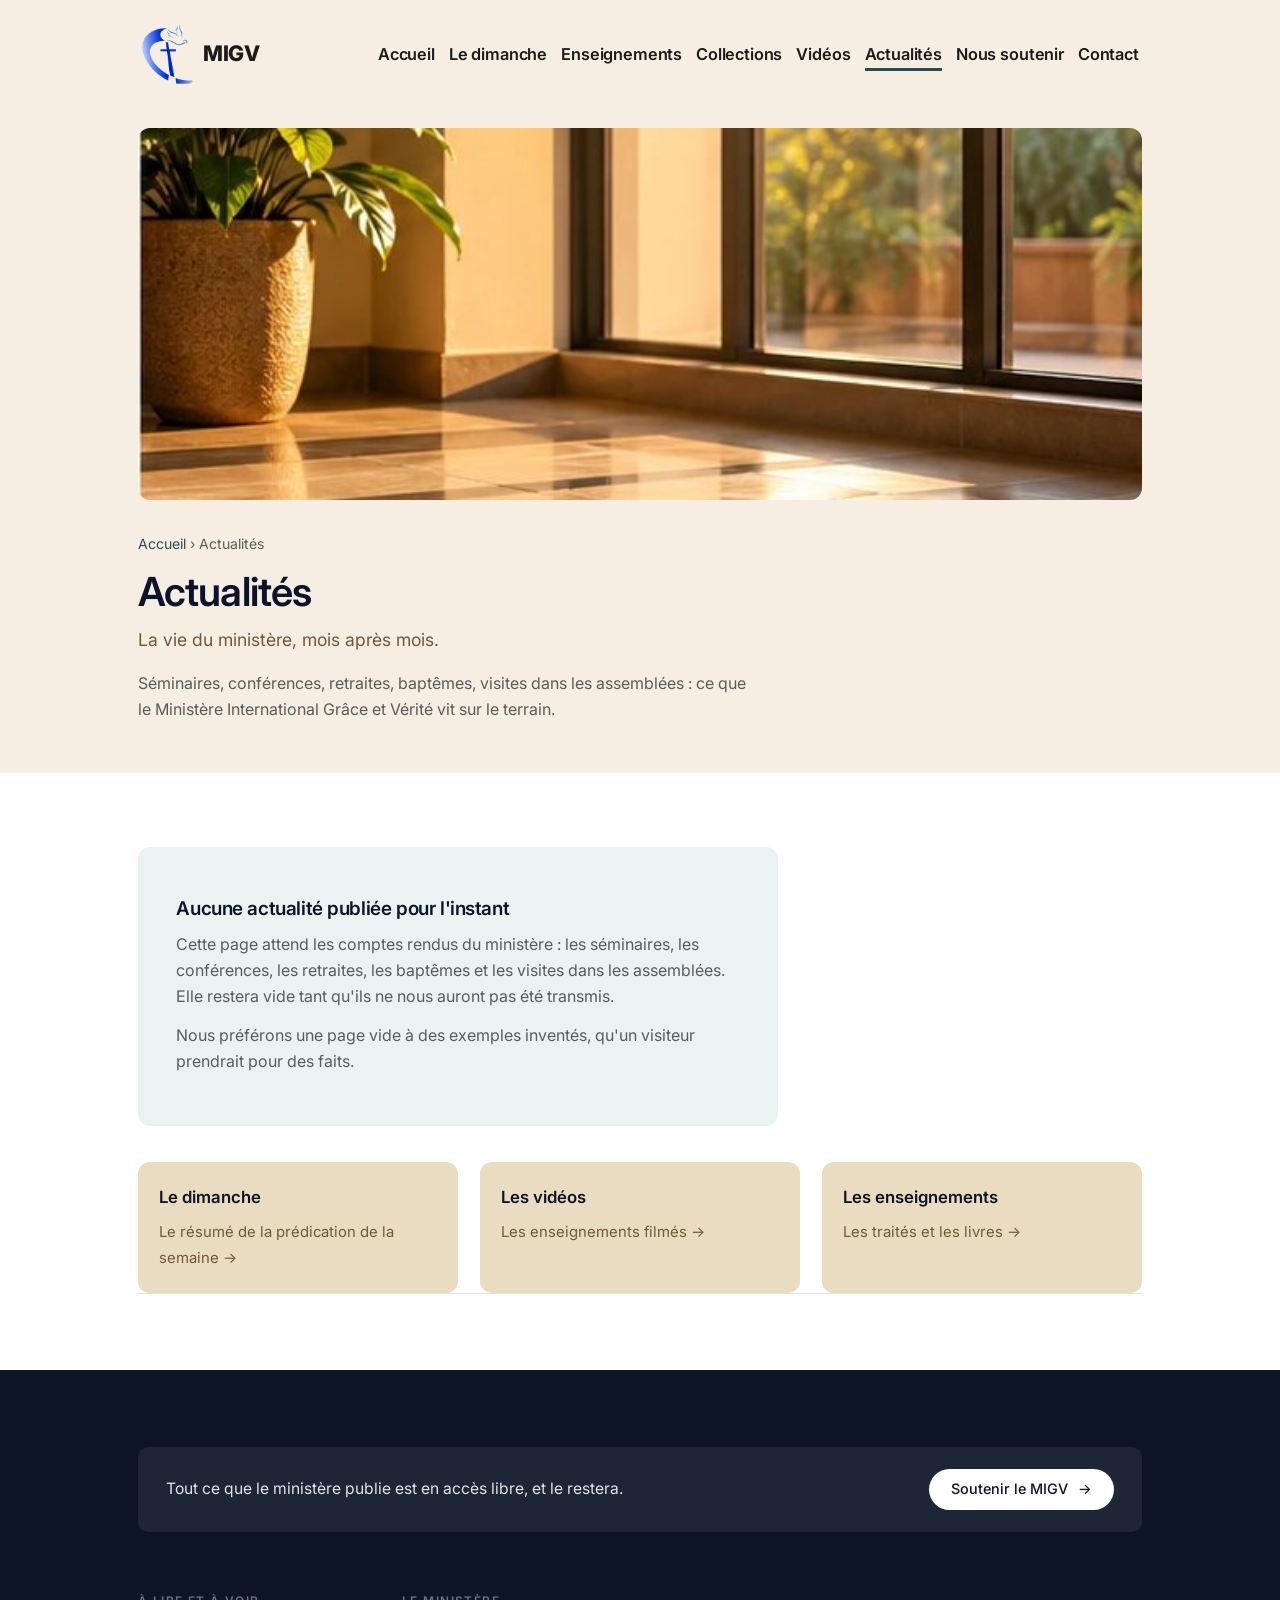
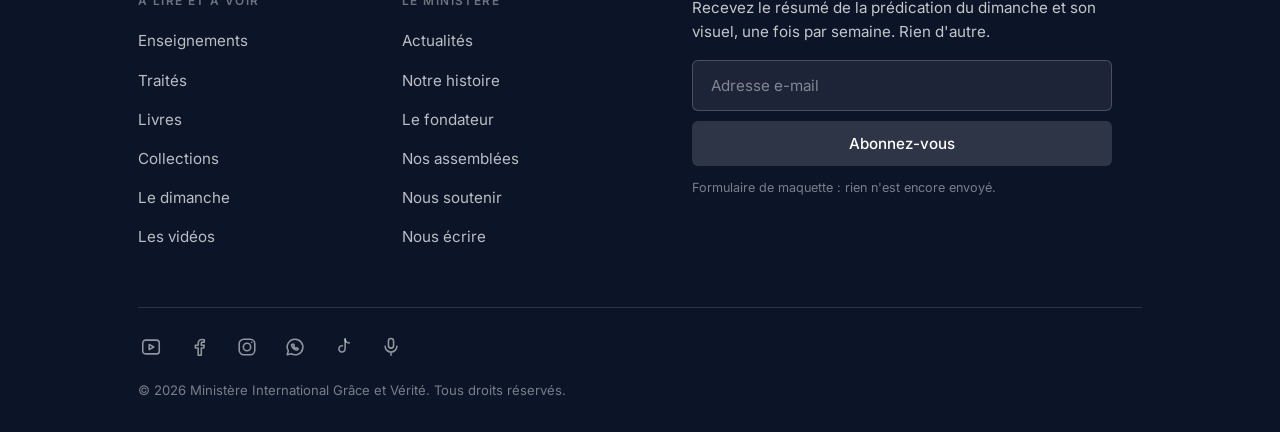
==== commit c393bc58: "Rendre le site utilisable au doigt, et non plus seulement a la souris Six remarques, un meme fil : l" ====
--- a/actualites.html
+++ b/actualites.html
@@ -12,7 +12,7 @@
 <link rel="preconnect" href="https://fonts.googleapis.com">
 <link rel="preconnect" href="https://fonts.gstatic.com" crossorigin>
 <link href="https://fonts.googleapis.com/css2?family=Inter:wght@400;500;600;700&display=swap" rel="stylesheet">
-<link rel="stylesheet" href="style.css?v=18">
+<link rel="stylesheet" href="style.css?v=19">
 <link rel="stylesheet" href="refonte.css?v=5">
 <style>
 /* ===================================================================
@@ -86,6 +86,11 @@
 .al b{display:block;font-weight:600;font-size:1.05rem;color:var(--encre);margin-bottom:6px}
 .al span{font-size:.93rem;color:var(--terre)}
 </style>
+<!-- EN DERNIER, ET C'EST VOLONTAIRE : une regle @media n'ajoute
+     aucune specificite, donc le bloc mobile doit venir APRES les
+     regles qu'il corrige, sans quoi il est ignore. -->
+<link rel="stylesheet" href="mobile.css?v=7">
+
 </head>
 <body>
 
@@ -114,8 +119,8 @@
 <footer class="pied-neuf"></footer>
 
 <script src="ressources.js?v=2"></script>
-<script src="commun.js?v=19"></script>
-<script src="refonte.js?v=2"></script>
+<script src="commun.js?v=20"></script>
+<script src="refonte.js?v=4"></script>
 <script>
 /* ===================================================================
    LES ACTUALITES.
--- a/style.css
+++ b/style.css
@@ -197,7 +197,35 @@
 .mb.actif em{color:var(--ambre-clair)}
 .mb.actif{background:var(--dom);color:var(--creme)}
 .mb.actif small{color:rgba(255,255,255,.72)}
-@media(max-width:820px){.carte-ci .lab,.carte-ci .g-fl{display:none}.mobiles{display:flex}}
+/* --- la carte au doigt ----------------------------------------------
+   L'etiquette compacte et sa hampe, construites par carteCI(). Elles
+   n'existent que sous 820 px : au-dessus, ce sont les etiquettes
+   laterales et leurs fleches qui parlent.
+
+   paint-order:stroke dessine le contour SOUS le texte : le nom reste
+   lisible meme pose sur le trait de cote ou sur un autre point, sans
+   qu'il faille lui peindre un rectangle derriere.                  */
+.carte-ci .nomm{font-family:'Poppins',sans-serif;font-weight:800;font-size:34px;
+  fill:var(--accent);letter-spacing:-.02em;opacity:0;pointer-events:none;
+  paint-order:stroke;stroke:var(--creme);stroke-width:8px;stroke-linejoin:round;
+  transform-origin:center;transition:opacity .3s var(--ease)}
+.carte-ci .nomm.actif{opacity:1}
+.carte-ci .flm{stroke:var(--accent);stroke-width:3.4;fill:none;opacity:0;
+  stroke-linecap:round;stroke-linejoin:round;
+  stroke-dasharray:var(--len);stroke-dashoffset:var(--len);
+  transition:opacity .2s,stroke-dashoffset .5s var(--ease)}
+.carte-ci .flm.on{opacity:1;stroke-dashoffset:0}
+.carte-ci .g-flm,.carte-ci .g-labm{display:none}
+
+@media(max-width:820px){
+  .carte-ci .lab,.carte-ci .g-fl{display:none}
+  .carte-ci .g-flm,.carte-ci .g-labm{display:block}
+  .mobiles{display:flex}
+  /* La carte est recadree sur le pays : le point actif peut grossir
+     davantage sans devenir une tache. */
+  .carte-ci .g-ville.actif .pt{r:17}
+  @keyframes pulseCarte{0%,100%{r:20;opacity:.5}50%{r:34;opacity:0}}
+}
 
 /* =============== PIED =============== */
 .pied{background:var(--bleu-nuit);color:var(--creme);padding:clamp(56px,7vw,100px) 0 44px}
--- a/mobile.css
+++ b/mobile.css
@@ -0,0 +1,445 @@
+/* ===================================================================
+   LE TELEPHONE ET LA TABLETTE.
+
+   POURQUOI CE FICHIER EXISTE, ET POURQUOI IL EST CHARGE EN DERNIER.
+
+   Le site se reempilait sur petit ecran, mais ne s'adaptait pas : les
+   seules regles @media ecrites jusqu'ici changeaient le nombre de
+   colonnes. Les tailles et les espacements restaient ceux du bureau,
+   parce que les clamp() bornaient leur minimum sur des valeurs
+   pensees pour un grand ecran. D'ou l'impression de « tout plaque ».
+
+   UNE REGLE @media N'AJOUTE AUCUNE SPECIFICITE. A specificite egale,
+   c'est la derniere regle ecrite qui gagne. Un bloc mobile place
+   avant les regles qu'il doit corriger ne sert donc a rien. C'est
+   pour cela que ce fichier se charge APRES style.css, APRES
+   refonte.css et APRES le <style> de chaque page :
+
+       <link rel="stylesheet" href="style.css">
+       <link rel="stylesheet" href="refonte.css">
+       <style> ... propre a la page ... </style>
+       <link rel="stylesheet" href="mobile.css">   <- en dernier
+
+   Ce qui est propre a une page (le heros de l'accueil, par exemple)
+   reste dans cette page. Ce qui est commun est ici.
+   =================================================================== */
+
+
+/* ===================================================================
+   1. JUSQU'A 900 px : TELEPHONE ET TABLETTE EN PORTRAIT
+   =================================================================== */
+@media(max-width:900px){
+
+  /* --- l'entete fixe -------------------------------------------------
+     Elle mesurait 108 px, soit 13 % d'un ecran de telephone occupes en
+     permanence par un logo et un bouton. A 68 px elle fait son travail
+     et rend 40 px a la lecture, sur chaque page et a chaque instant.
+
+     Attention : la hauteur de .bar est ECRITE EN DUR (height:108px)
+     dans chaque page refondue. Changer le padding ne suffit donc pas,
+     il faut reprendre la hauteur elle-meme.                        */
+  .bar{height:68px}
+  #entete .bar{padding:0 clamp(16px,4vw,24px);gap:14px}
+  .tete .logo img,.tete .logo svg{width:36px;height:36px}
+  .tete .logo b{font-size:1rem}
+  .burger{width:40px;height:40px}
+
+  /* Le panneau du menu s'ouvrait a 108 px du haut, valeur ecrite en
+     dur dans style.css pour l'ancienne entete. Il laissait donc une
+     bande vide sous une entete devenue plus courte. */
+  nav{inset:68px 0 auto !important;padding-top:14px;padding-bottom:26px}
+  nav a{font-size:1.22rem;padding:11px 0}
+
+  nav.ouvert{box-shadow:0 18px 32px rgba(12,20,40,.18)}
+}
+
+
+/* ===================================================================
+   1 bis. JUSQU'A 1000 px : LE MENU DEROULANT
+
+   SEUIL A 1000 ET NON A 900. C'est style.css qui decide quand le
+   menu cesse d'etre une rangee pour devenir un panneau, et il le
+   fait a 1000 px (« @media(max-width:1000px){ .burger{display:grid} »).
+   Un correctif ecrit a 900 laissait donc une bande de 100 px, entre
+   901 et 1000, ou le panneau existait deja mais n'etait pas corrige.
+   Les deux seuils doivent suivre celui qui cree le panneau.
+   =================================================================== */
+@media(max-width:1000px){
+
+  /* --- LE MENU ETAIT INVISIBLE UNE FOIS LA PAGE DEFILEE -------------
+     Sur un ecran large, le menu est une rangee de liens POSEE SUR la
+     barre d'entete. Quand celle-ci devient sombre au defilement, les
+     liens doivent passer au blanc pour rester lisibles : c'est ce que
+     fait « .tete.pose nav a{color:var(--craie)} » dans la page.
+
+     Sous 1000 px, ce meme menu n'est plus une rangee sur la barre :
+     c'est un PANNEAU DEROULANT, et son fond est blanc. La regle
+     continuait pourtant de s'appliquer. Resultat, des qu'on avait
+     defile de quelques centaines de pixels, le panneau s'ouvrait
+     avec huit liens BLANCS SUR FOND BLANC. Contraste mesure : 1:1.
+     Le menu etait bien la, on ne pouvait simplement pas le voir.
+     En haut de page l'entete est claire, les liens etaient fonces :
+     d'ou l'impression qu'il fallait remonter pour que le menu
+     « revienne ».
+
+     Les trois etats sont donc remis a l'encre. Le selecteur reprend
+     « .tete.pose nav a » a l'identique : meme specificite, mais
+     ecrit plus tard, donc il gagne.                                */
+  .tete nav a,
+  .tete.clair nav a,
+  .tete.pose nav a{color:var(--encre2)}
+
+  /* Le panneau se detache de l'entete, sombre ou claire. */
+  nav.ouvert{box-shadow:0 18px 32px rgba(12,20,40,.18)}
+}
+
+
+/* ===================================================================
+   2. JUSQU'A 620 px : LE TELEPHONE
+   =================================================================== */
+@media(max-width:620px){
+
+  /* --- l'en-tete de page ---------------------------------------------
+     padding-top valait 96 px, cale sur une entete de 108 px : le haut
+     de la banniere passait DESSOUS. Il vaut maintenant 86 px, pour une
+     entete de 72 : la banniere commence 14 px sous elle, visible en
+     entier.
+
+     padding-top / padding-bottom separes, jamais le raccourci : .haut
+     n'est pas sur le meme element que .wrap ici, mais la regle vaut
+     comme garde-fou, et elle dit ce qu'elle change.                 */
+  .haut{padding-top:82px;padding-bottom:26px}
+
+  /* La banniere passait 176 px, soit un cinquieme de l'ecran avant le
+     premier mot. En 2,4 elle en fait 143 et montre la meme chose. */
+  .banniere{aspect-ratio:2.4;margin-bottom:18px;border-radius:10px}
+
+  /* Le fil d'Ariane, l'accroche et l'introduction se resserrent : ce
+     sont trois niveaux de texte avant le contenu, ils ne doivent pas
+     prendre un demi-ecran a eux seuls. */
+  .fil{font-size:.82rem;margin-bottom:10px}
+  .haut .accroche{margin-top:7px;font-size:1.02rem;line-height:1.45}
+  .haut .intro{margin-top:12px;font-size:.98rem;line-height:1.55}
+  .pastille{margin-top:14px;padding:8px 15px;font-size:.82rem}
+
+  /* --- les blocs ------------------------------------------------------
+     padding-top seul : .bloc se pose sur le meme element que .wrap, et
+     le raccourci annulerait son padding lateral. */
+  .bloc{padding-top:34px}
+  h2.t2{font-size:1.3rem}
+  .bloc .quoi{margin-bottom:16px;font-size:.97rem}
+
+  /* --- les cartes en eventail -----------------------------------------
+     Elles sont deja redressees sur telephone. Elles perdent ici leur
+     hauteur minimale, calculee pour une rangee de quatre : seule, une
+     carte n'a pas besoin de 238 px pour trois lignes.               */
+  .fan{gap:10px}
+  .fc{min-height:0;padding:16px 15px;gap:7px}
+  .fc .n{font-size:2rem}
+  .fc h3{margin-top:2px}
+
+  /* --- le pied --------------------------------------------------------
+     Il faisait defiler longtemps avant d'arriver au bout. */
+  .pied-neuf{padding-top:40px;padding-bottom:22px}
+  .appel{margin-bottom:30px;padding:16px 18px;gap:14px}
+  .appel p{font-size:.94rem}
+  .corps{gap:30px;padding-bottom:28px}
+  .colonnes a{padding:6px 0;font-size:.92rem}
+  .lettre p{font-size:.92rem;margin-bottom:12px}
+  .reseaux{gap:10px;margin-bottom:14px}
+
+  /* --- l'etat vide ----------------------------------------------------- */
+  .vide-net{padding:26px 20px}
+  .vide-net h3{font-size:1.08rem}
+}
+
+
+/* ===================================================================
+   3. JUSQU'A 420 px : LES PETITS TELEPHONES
+   Un iPhone SE fait 375 px, un Galaxy A 360. En dessous de 420, les
+   titres doivent ceder quelques points pour ne pas se briser en
+   quatre lignes.
+   =================================================================== */
+@media(max-width:420px){
+  .haut h1{font-size:1.65rem;line-height:1.18}
+  h2.t2{font-size:1.22rem}
+  .fc{padding:15px 14px}
+}
+
+
+/* ===================================================================
+   4. L'ECRAN TACTILE : « hover », ca n'existe pas au doigt.
+
+   C'est la remarque la plus juste qu'on ait faite sur ce site, et
+   elle vaut pour tout ce qui suit.
+
+   Sur un ecran d'ordinateur, une carte se colore quand la souris
+   passe dessus. Le doigt, lui, ne passe pas : il appuie. Et quand la
+   carte est un lien, cet appui ouvre la page. La couleur n'a donc
+   jamais le temps d'etre vue : « il faut cliquer sur le truc pour que
+   ca change de couleur, ce qui envoie directement sur le lien ».
+
+   La reponse n'est pas de rendre le survol tactile, elle est de
+   SUPPRIMER L'ATTENTE : sur un appareil sans survol, l'etat colore
+   devient l'etat normal. Il n'y a plus rien a decouvrir, tout est la.
+
+   (hover:none) ne regarde pas la largeur de l'ecran mais le moyen de
+   pointage. Un telephone et une tablette y repondent ; un ordinateur
+   portable a ecran tactile, non, parce que sa souris sait survoler.
+   =================================================================== */
+@media (hover:none){
+
+  /* --- les cartes en eventail (page Contact) ------------------------
+     Elles portent chacune sa teinte dans --c. Au lieu de l'attendre,
+     on la pose. Le reste du contenu bascule avec elle, sinon le texte
+     fonce resterait sur un aplat fonce.                            */
+  .fc:not(.bientot){background:var(--c,var(--a1));color:var(--craie);
+      border-color:var(--c,var(--a1));
+      box-shadow:0 10px 22px rgba(12,20,40,.14)}
+  .fc:not(.bientot) .n{-webkit-text-stroke-color:rgba(255,255,255,.85)}
+  .fc:not(.bientot) .ic{color:rgba(255,255,255,.92)}
+  .fc:not(.bientot) h3{color:var(--craie)}
+  /* .82 d'opacite sur l'or fonce (#8A5E00) donnait 4,43:1, juste
+     sous le seuil AA de 4,5. A .92 on repasse au-dessus sur les
+     quatre teintes. */
+  .fc:not(.bientot) p{color:rgba(255,255,255,.92)}
+  .fc:not(.bientot) .go{color:var(--craie)}
+
+  /* Le doigt a quand meme droit a une reponse : la carte s'enfonce
+     tant qu'il appuie. Les cartes « Bientot » restent a l'ecart :
+     elles annoncent ce qui n'existe pas encore, elles ne doivent pas
+     avoir l'air cliquables. D'ou le :not(.bientot) partout ci-dessus.
+     Sans lui, leur fond pale (deux classes, donc prioritaire) gardait
+     le dessus pendant que le texte passait au blanc : du blanc sur du
+     presque blanc, 1,13:1.
+
+     La carte s'enfonce C'est le seul etat qu'un ecran tactile sait
+     vraiment rendre. */
+  .fc:active{transform:translateY(0) scale(.975);
+    box-shadow:0 4px 10px rgba(12,20,40,.2)}
+
+  /* --- la fleche des boutons ----------------------------------------
+     « L'animation de la fleche disparait, c'est juste le bouton qui
+     s'allume. » Exact : .bt:hover span ne se declenche jamais au
+     doigt. Deux reponses.
+
+     1. Les boutons pleins, ceux qui portent l'action principale de la
+        page, font avancer leur fleche d'eux-memes, toutes les trois
+        secondes et demie. Assez pour qu'on voie qu'elle mene quelque
+        part, assez rare pour ne pas agacer.
+     2. Tous les boutons, pleins ou non, repondent a l'appui.        */
+  .bt-plein span,.bt-clair span{animation:pousse 3.4s var(--ease) infinite}
+  .bt:active span,.fc:active .go span{animation:none;transform:translateX(6px)}
+  .bt:active{transform:scale(.97)}
+}
+
+/* Une seule poussee par cycle, sur le dernier cinquieme du temps :
+   le reste du temps la fleche est immobile. */
+@keyframes pousse{
+  0%,72%,100%{transform:translateX(0)}
+  84%{transform:translateX(6px)}
+}
+
+/* Et pour qui demande moins de mouvement, rien ne bouge. */
+@media(prefers-reduced-motion:reduce){
+  .bt-plein span,.bt-clair span{animation:none}
+}
+
+
+/* ===================================================================
+   5. LES VIGNETTES : UNE PAR ECRAN, C'ETAIT UNE DE TROP
+
+   « Les photos sont trop grosses, de sorte qu'une photo ou la photo
+   d'une video occupe tout un ecran : en une vue on ne peut pas voir
+   plusieurs videos ou photos a la fois. »
+
+   La cause est arithmetique. Ces grilles sont ecrites en
+   repeat(auto-fill, minmax(N, 1fr)) avec N entre 176 et 248 px. Sur
+   un telephone, la largeur utile est de 350 px : deux colonnes
+   demanderaient 2 x N plus l'espace entre elles, soit 368 px au
+   moins. Il en manque toujours quelques-uns, et la grille retombe
+   sur UNE colonne de 350 px de large. Une couverture au format 3/4
+   fait alors 467 px de haut : plus de la moitie d'un ecran pour un
+   seul titre.
+
+   On force donc deux colonnes. A 167 px de large, une couverture 3/4
+   fait 223 px : quatre tiennent dans un ecran au lieu d'une et demie,
+   et le titre reste lisible.
+   =================================================================== */
+@media(max-width:620px){
+  .grille,          /* Collections, Livres  : couvertures 3/4      */
+  .grille-themes,   /* Videos, par sujet                           */
+  .grille-toutes,   /* Toutes les videos                           */
+  .archives{        /* Notre histoire : photographies d'archives   */
+    grid-template-columns:repeat(2,minmax(0,1fr));
+    gap:12px}
+
+  /* Le texte pose sur la couverture suit la vignette : a 167 px de
+     large, 1,14 rem de titre deborde en cinq lignes. */
+  .col .dedans{padding:12px 11px 13px}
+  .col h2{font-size:.96rem;line-height:1.2}
+  .col .ligne{margin-top:4px;font-size:.78rem;line-height:1.35}
+  .col .cpt{margin-top:7px;font-size:.68rem}
+}
+
+/* Sous 400 px, deux colonnes de 160 px : on descend encore d'un cran
+   plutot que de revenir a une seule. */
+@media(max-width:400px){
+  .col h2{font-size:.9rem}
+  .col .ligne{display:none}   /* la ligne de resume, illisible ici */
+}
+
+
+/* ===================================================================
+   6. LA CARTE DES ASSEMBLEES AU DOIGT
+
+   Les pastilles sous la carte se rangeaient en flex : la derniere
+   d'une ligne partait seule, les largeurs ne tombaient jamais juste,
+   et l'ensemble faisait un escalier. Deux colonnes egales.
+   =================================================================== */
+@media(max-width:620px){
+  .mobiles{display:grid;grid-template-columns:repeat(2,minmax(0,1fr));gap:8px}
+  .mb{padding:12px 13px;font-size:.88rem}
+  .mb small{font-size:.63rem;margin-top:2px}
+}
+
+
+/* ===================================================================
+   7. LE PIED DE PAGE
+
+   « Je n'aime pas l'organisation du pied de page telephone, c'est
+   laid, c'est tout droit, ca se chevauche, c'est vilain. »
+
+   Trois choses distinctes, et toutes les trois vraies.
+
+   1. TOUT DROIT. Sous 460 px, .colonnes repassait a une seule
+      colonne : les douze liens du menu s'alignaient alors en une
+      colonne de 455 px de haut. Le pied entier mesurait 1051 px,
+      soit plus d'un ecran de telephone pour un bas de page. Les deux
+      colonnes sont retablies, et chacune recoit un titre : sans lui,
+      douze liens d'affilee n'ont aucune articulation.
+
+   2. CA SE CHEVAUCHE. Ce n'etait pas une impression. Les icones de
+      reseaux ont une cible tactile de 44 px ramenee visuellement a
+      26 px par « margin:-9px ». Avec un espacement de 10 px, deux
+      cibles voisines se recouvraient de 8 px : un doigt pose entre
+      deux icones ouvrait l'une ou l'autre au hasard. Et les 9 px qui
+      depassent en haut et en bas mordaient sur la ligne de droits.
+      L'espacement passe a 22 px : les cibles se touchent bord a bord,
+      sans un pixel de recouvrement.
+
+   3. VILAIN. La lettre d'information arrivait sans separation apres
+      les liens. Un filet l'en detache.
+   =================================================================== */
+@media(max-width:620px){
+  .pied-neuf{padding-top:36px;padding-bottom:20px}
+
+  /* le bandeau d'appel : le bouton sous le texte, pleine largeur */
+  .appel{display:block;margin-bottom:28px;padding:16px 17px}
+  .appel p{font-size:.93rem;line-height:1.5}
+  .appel .bt{display:flex;justify-content:center;width:100%;margin-top:13px}
+
+  .corps{gap:26px;padding-bottom:22px}
+
+  /* DEUX colonnes, et non une : voir le point 1 ci-dessus. */
+  .colonnes{grid-template-columns:repeat(2,minmax(0,1fr));gap:14px 16px}
+  .colonnes h4{margin:0 0 8px;font:600 .72rem/1 Inter,sans-serif;
+    letter-spacing:.11em;text-transform:uppercase;
+    color:rgba(255,255,255,.42)}
+  .colonnes a{padding:7px 0;font-size:.88rem;line-height:1.25}
+
+  /* la lettre d'information, detachee des liens */
+  .lettre{border-top:1px solid rgba(255,255,255,.14);padding-top:22px}
+  .lettre p{font-size:.89rem;line-height:1.5;margin-bottom:12px}
+  .lettre input,.lettre button{padding:13px 16px;font-size:.92rem}
+
+  .pied-neuf .bas{padding-top:20px}
+  .droits{font-size:.76rem;line-height:1.5}
+}
+
+/* L'espacement des icones ne depend pas de la largeur mais de la
+   taille du doigt : il vaut sur tout ecran. 22 px d'ecart pour des
+   cibles de 44 px reduites de 18 px. */
+.reseaux{gap:22px;align-items:center;min-height:26px}
+@media(max-width:620px){.reseaux{gap:20px;margin-bottom:16px}}
+
+/* Le titre de chaque colonne du pied. Il vit ici, et non dans
+   refonte.css, parce que cinq pages portent encore leur propre copie
+   des regles du pied : mobile.css est le seul fichier charge en
+   dernier par les quatorze. */
+.colonnes h4{margin:0 0 14px;font:600 .74rem/1 Inter,sans-serif;
+  letter-spacing:.12em;text-transform:uppercase;
+  color:rgba(255,255,255,.4)}
+
+
+/* ===================================================================
+   8. LA PISTE DE VIDEOS : UNE CARTE PAR ECRAN
+
+   « Une photo, ou la photo d'une video, occupe tout un ecran. »
+
+   La piste qui glisse au doigt donnait a chaque carte
+   « min(74vw, 280px) ». Sur un telephone de 390 px, 74vw font 288 px
+   et la carte en prend 280 : les trois quarts de l'ecran pour une
+   seule video. On en voyait une, et le bord de la suivante.
+
+   A 46vw la carte fait 180 px : deux entieres tiennent dans l'ecran,
+   et la troisieme depasse assez pour qu'on comprenne que la piste
+   continue. La vignette reste au format 16/9, le titre sur deux
+   lignes : rien n'est perdu, on voit simplement trois fois plus.
+   =================================================================== */
+@media(max-width:620px){
+  .piste>*{flex:0 0 min(46vw,230px)}
+  .piste{gap:11px}
+  .vd h3{margin-top:8px;font-size:.82rem;line-height:1.3}
+  .vd .duree{right:6px;bottom:6px;padding:2px 5px;font-size:.68rem}
+}
+
+/* Le rond de lecture ne s'affichait qu'au survol : au doigt, il
+   n'apparaissait jamais, et rien ne disait qu'une vignette etait une
+   video et non une photo. Sur un ecran tactile il est toujours la,
+   en demi-teinte pour ne pas manger l'image. */
+@media (hover:none){
+  .vd .lire{opacity:1;background:transparent}
+  .vd .lire i{width:40px;height:40px;background:rgba(255,255,255,.82);
+    box-shadow:0 2px 10px rgba(12,20,40,.25)}
+  .vd:active .lire{background:rgba(12,20,40,.3)}
+}
+
+
+/* ===================================================================
+   9. LE DIMANCHE : « PAS ASSEZ AERE, TOUFFU POUR RIEN »
+
+   Les interlignes etaient deja larges (1,65). Ce qui manquait n'etait
+   pas de l'air DANS les paragraphes mais ENTRE les blocs : le resume
+   point par point enchainait des pavets de quatre lignes separes par
+   19 px et un filet d'un pixel. Sur un grand ecran la colonne est
+   etroite et chaque point se detache ; sur un telephone ils occupent
+   toute la largeur et se touchent presque.
+
+   Le filet reste : c'est lui qui dit ou un point finit. C'est
+   l'espace autour de lui qui change.
+   =================================================================== */
+@media(max-width:620px){
+  /* l'affiche et le texte, moins serres l'un contre l'autre */
+  .contenu{gap:34px}
+  .actions{gap:9px;margin-top:16px}
+
+  .txt h2{line-height:1.24}
+  .orateur{margin-top:12px}
+  .cit{margin-top:26px;padding-left:16px}
+  .chapo{margin-top:26px}
+
+  /* le resume : un point respire des deux cotes de son filet */
+  .points{margin-top:30px}
+  .pt{gap:13px;padding:23px 0 25px}
+  .pt b{margin-bottom:8px;line-height:1.4}
+  .rpt{margin-top:11px}
+  .npt{padding-top:3px}
+  .meta{margin-top:26px}
+
+  /* le calendrier : les dimanches ne sont pas des cases a cocher */
+  .calendrier{padding:18px 15px;margin:26px 0}
+  .mois{margin-bottom:16px}
+  .jours{gap:9px}
+  .jr{padding:14px 6px}
+}
